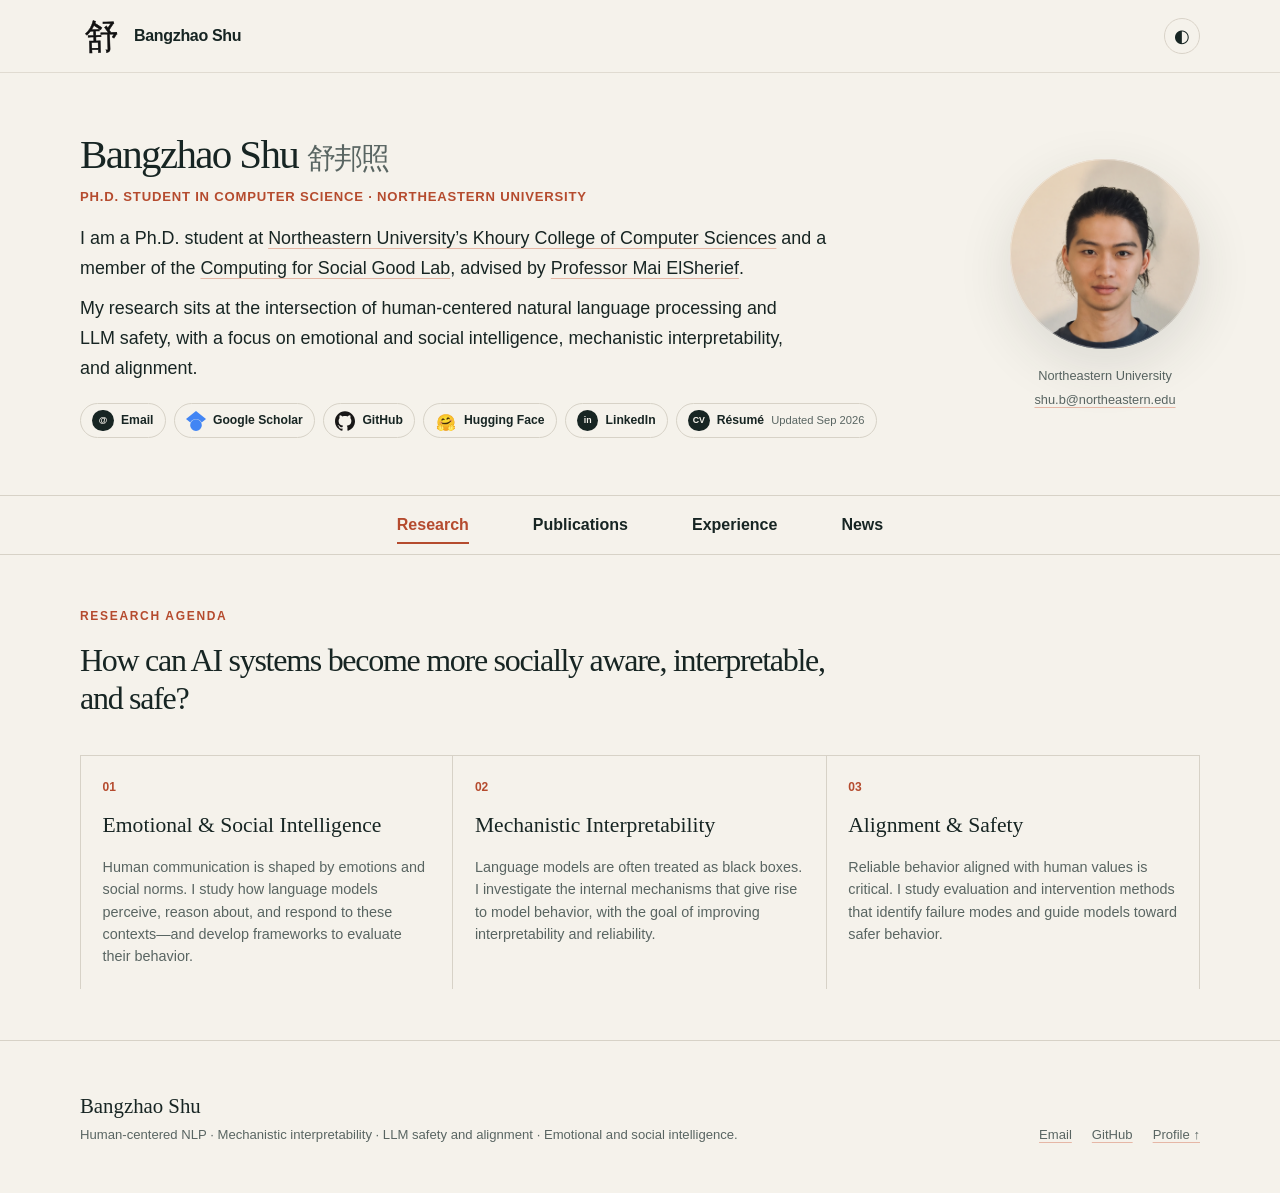
==== index.html @ 4410bba2 "Fixed Logo and Bugs" ====
<!doctype html>
<html lang="en">
  <head>
    <meta charset="utf-8">
    <meta name="viewport" content="width=device-width, initial-scale=1">
    <meta name="description" content="Bangzhao Shu is a Ph.D. student at Northeastern University researching human-centered NLP, mechanistic interpretability, and LLM safety.">
    <meta name="theme-color" content="#f5f2eb">
    <title>Bangzhao Shu | Human-Centered NLP</title>
    <link rel="canonical" href="https://www.bangzhaoshu.com/">
    <link rel="icon" href="assets/images/profile.webp" type="image/webp">
    <link rel="stylesheet" href="assets/css/styles.css?v=20260904-2">
    <script src="assets/js/site.js?v=20260904-2" defer></script>
  </head>
  <body>
    <a class="skip-link" href="#main">Skip to content</a>

    <header class="site-header">
      <div class="shell nav-wrap">
        <a class="wordmark" href="#top" aria-label="Bangzhao Shu, profile">
          <span class="wordmark-mark" aria-hidden="true">舒</span>
          <span>Bangzhao Shu</span>
        </a>
        <button class="theme-toggle" type="button" aria-label="Switch color theme" title="Switch color theme">
          <span aria-hidden="true">◐</span>
        </button>
      </div>
    </header>

    <main id="main">
      <section class="hero shell" id="top">
        <div class="hero-copy">
          <h1>Bangzhao Shu <span lang="zh-Hans">舒邦照</span></h1>
          <p class="hero-role">Ph.D. Student in Computer Science · Northeastern University</p>
          <p class="hero-intro">
            I am a Ph.D. student at <a href="https://www.khoury.northeastern.edu/">Northeastern University’s Khoury College of Computer Sciences</a>
            and a member of the <a href="https://www.maielsherief.com/home-1">Computing for Social Good Lab</a>,
            advised by <a href="https://www.maielsherief.com/">Professor Mai ElSherief</a>.
          </p>
          <p class="hero-detail">
            My research sits at the intersection of human-centered natural language processing and LLM safety,
            with a focus on emotional and social intelligence, mechanistic interpretability, and alignment.
          </p>
          <div class="profile-links" aria-label="Profile links">
            <a href="mailto:shu.b@northeastern.edu"><span class="profile-icon" aria-hidden="true">@</span>Email</a>
            <a href="https://scholar.google.com/citations?user=3VdLBgoAAAAJ&amp;hl=en"><img class="profile-brand-icon" src="assets/icons/google-scholar.svg" alt="">Google Scholar</a>
            <a href="https://github.com/bangzhaojo"><img class="profile-brand-icon" src="assets/icons/github.svg" alt="">GitHub</a>
            <a href="https://huggingface.co/bangzhao"><span class="profile-icon profile-icon-emoji" aria-hidden="true">🤗</span>Hugging Face</a>
            <a href="https://www.linkedin.com/in/bangzhao-shu-770454232/"><span class="profile-icon" aria-hidden="true">in</span>LinkedIn</a>
            <a href="assets/docs/Bangzhao_Shu_Resume_2026.pdf"><span class="profile-icon" aria-hidden="true">CV</span>Résumé <span class="link-note">Updated Sep 2026</span></a>
          </div>
        </div>
        <figure class="portrait-wrap">
          <div class="portrait-frame">
            <img src="assets/images/profile.webp" alt="Portrait of Bangzhao Shu" width="831" height="1247">
          </div>
          <figcaption>
            <span>Northeastern University</span>
            <a href="mailto:shu.b@northeastern.edu">shu.b@northeastern.edu</a>
          </figcaption>
        </figure>
      </section>

      <div class="content-nav-wrap">
        <nav class="nav-links content-nav shell" aria-label="Content navigation">
          <a href="#research">Research</a>
          <a href="#publications">Publications</a>
          <a href="#experience">Experience</a>
          <a href="#news">News</a>
        </nav>
      </div>

      <section class="section view" id="research" data-view="research">
        <div class="shell">
          <div class="section-heading section-heading-no-number">
            <div>
              <p class="eyebrow">Research agenda</p>
              <h2>How can AI systems become more socially aware, interpretable, and safe?</h2>
            </div>
          </div>
          <div class="research-grid">
            <article class="research-card">
              <p class="card-index">01</p>
              <h3>Emotional &amp; Social Intelligence</h3>
              <p>Human communication is shaped by emotions and social norms. I study how language models perceive, reason about, and respond to these contexts—and develop frameworks to evaluate their behavior.</p>
            </article>
            <article class="research-card">
              <p class="card-index">02</p>
              <h3>Mechanistic Interpretability</h3>
              <p>Language models are often treated as black boxes. I investigate the internal mechanisms that give rise to model behavior, with the goal of improving interpretability and reliability.</p>
            </article>
            <article class="research-card">
              <p class="card-index">03</p>
              <h3>Alignment &amp; Safety</h3>
              <p>Reliable behavior aligned with human values is critical. I study evaluation and intervention methods that identify failure modes and guide models toward safer behavior.</p>
            </article>
          </div>
        </div>
      </section>

      <section class="section shell view" id="publications" data-view="publications" hidden>
        <p class="section-note section-note-compact">* indicates equal contribution.</p>
        <div class="publication-list">
          <article class="publication">
            <p class="venue"><span>EMNLP 2026</span></p>
            <div class="publication-body">
              <h3><a href="https://arxiv.org/abs/2604.25866">Why Are Some Emotions Harder for LLMs? Uncovering the Causal Mechanisms of Emotion Inference via Sparse Autoencoders</a></h3>
              <p class="authors"><strong>Bangzhao Shu</strong>, Arinjay Singh, Mai ElSherief</p>
              <div class="paper-links">
                <a href="https://arxiv.org/abs/2604.25866">Paper</a>
              </div>
            </div>
          </article>

          <article class="publication">
            <p class="venue"><span>ICWSM 2026</span></p>
            <div class="publication-body">
              <h3><a href="https://arxiv.org/abs/2509.09593">Fluent but Unfeeling: The Emotional Blind Spots of Language Models</a></h3>
              <p class="authors"><strong>Bangzhao Shu*</strong>, Isha Joshi*, Melissa Karnaze, Anh C. Pham, Ishita Kakkar, Sindhu Kothe, Arpine Hovasapian, Mai ElSherief</p>
              <div class="paper-links">
                <a href="https://arxiv.org/abs/2509.09593">Paper</a>
                <a href="https://github.com/Computing-for-Social-Good-CSG/express-emotion-recognition">Code</a>
                <a href="https://huggingface.co/datasets/bangzhao/express-emotion-recognition">Dataset</a>
              </div>
            </div>
          </article>

          <article class="publication">
            <p class="venue"><span>Transactions on Social Computing</span></p>
            <div class="publication-body">
              <h3><a href="https://arxiv.org/abs/2602.07781">“He gets to be the fun parent”: Understanding and Supporting Burnt-Out Mothers in Online Communities</a></h3>
              <p class="authors">Nazanin Sabri, Ananya Malik, <strong>Bangzhao Shu</strong>, Jason Snyder, Laurie Kramer, Mai ElSherief</p>
              <div class="paper-links">
                <a href="https://arxiv.org/abs/2602.07781">Paper</a>
              </div>
            </div>
          </article>

          <article class="publication">
            <p class="venue"><span>NAACL 2025</span></p>
            <div class="publication-body">
              <h3><a href="https://aclanthology.org/2025.naacl-long.594/">Causally Modeling the Linguistic and Social Factors that Predict Email Response</a></h3>
              <p class="authors">Yinuo Xu*, Hong Chen*, Sushrita Rakshit*, Aparna Ananthasubramaniam*, Omkar Yadav*, Mingqian Zheng*, Michael Jiang*, Lechen Zhang*, Bowen Yi*, Kenan Alkiek*, Abraham Israeli*, <strong>Bangzhao Shu*</strong>, Hua Shen*, Jiaxin Pei*, Haotian Zhang*, Miriam Schirmer*, David Jurgens</p>
              <div class="paper-links">
                <a href="https://aclanthology.org/2025.naacl-long.594/">Paper</a>
                <a href="https://github.com/davidjurgens/per-my-previous-email">Code</a>
              </div>
            </div>
          </article>

          <article class="publication">
            <p class="venue"><span>NAACL 2024</span><span class="venue-note">Oral</span></p>
            <div class="publication-body">
              <h3><a href="https://aclanthology.org/2024.naacl-long.295/">You don’t need a personality test to know these models are unreliable: Assessing the Reliability of Large Language Models on Psychometric Instruments</a></h3>
              <p class="authors"><strong>Bangzhao Shu*</strong>, Lechen Zhang*, Minje Choi, Lavinia Dunagan, Lajanugen Logeswaran, Moontae Lee, Dallas Card, David Jurgens</p>
              <div class="paper-links">
                <a href="https://aclanthology.org/2024.naacl-long.295/">Paper</a>
                <a href="https://github.com/bangzhaojo/llm-personas">Code</a>
                <a href="https://huggingface.co/datasets/bangzhao/model-personas">Dataset</a>
              </div>
            </div>
          </article>
        </div>
      </section>

      <section class="section experience-section view" id="experience" data-view="experience" hidden>
        <div class="shell">
          <div class="experience-grid">
            <div>
              <h3 class="subheading">Education</h3>
              <ol class="timeline">
                <li>
                  <p class="timeline-date">2024–2029 · Expected</p>
                  <h4>Ph.D. in Computer Science</h4>
                  <p>Northeastern University</p>
                </li>
                <li>
                  <p class="timeline-date">2022–2024</p>
                  <h4>M.S. in Information</h4>
                  <p>University of Michigan</p>
                </li>
                <li>
                  <p class="timeline-date">2021–2024</p>
                  <h4>M.S. in Environment &amp; Sustainability</h4>
                  <p>University of Michigan · Geospatial Data Sciences</p>
                </li>
                <li>
                  <p class="timeline-date">2016–2020</p>
                  <h4>B.E. in Geomatics</h4>
                  <p>Nanjing Normal University</p>
                </li>
              </ol>
            </div>
            <div>
              <h3 class="subheading">Teaching</h3>
              <article class="teaching-card">
                <p class="timeline-date">Winter 2025</p>
                <h4>CS 6120 · Natural Language Processing</h4>
                <p>Teaching Assistant, Northeastern University</p>
              </article>
              <div class="prior-work">
                <h3 class="subheading">Previous research</h3>
                <p>Before starting my Ph.D., I worked with <a href="https://jurgens.people.si.umich.edu/">Professor David Jurgens</a> at the University of Michigan School of Information and <a href="https://www.kkyyhh96.site/">Professor Yuhao Kang</a> at the University of Texas at Austin.</p>
              </div>
            </div>
          </div>
        </div>
      </section>

      <section class="section shell view" id="news" data-view="news" hidden>
        <ol class="news-list">
          <li>
            <time datetime="2026-08-20">Aug 20, 2026</time>
            <p><a href="https://arxiv.org/abs/2604.25866">Why Are Some Emotions Harder for LLMs?</a> was accepted to the EMNLP 2026 main conference.</p>
          </li>
          <li>
            <time datetime="2026-08-20">Aug 20, 2026</time>
            <p><a href="https://arxiv.org/abs/2602.07781">“He gets to be the fun parent”</a> was accepted to ACM Transactions on Social Computing.</p>
          </li>
          <li>
            <time datetime="2026-05-29">May 29, 2026</time>
            <p>I gave an oral presentation of <a href="https://arxiv.org/abs/2509.09593">Fluent but Unfeeling</a> at ICWSM 2026 in Los Angeles.</p>
          </li>
          <li>
            <time datetime="2025-07">Jul 2025</time>
            <p><a href="https://arxiv.org/abs/2509.09593">Fluent but Unfeeling</a> was accepted to ICWSM 2026.</p>
          </li>
          <li>
            <time datetime="2025-05">May 2025</time>
            <p><a href="https://aclanthology.org/2025.naacl-long.594/">Causally Modeling the Linguistic and Social Factors that Predict Email Response</a> was accepted to NAACL 2025.</p>
          </li>
          <li>
            <time datetime="2024-09">Sep 2024</time>
            <p>Started my Ph.D. journey at Northeastern University.</p>
          </li>
          <li>
            <time datetime="2024-05">May 2024</time>
            <p>Graduated from the University of Michigan with dual master’s degrees in Information and Environment &amp; Sustainability, specializing in Geospatial Data Sciences.</p>
          </li>
          <li>
            <time datetime="2024-04">Apr 2024</time>
            <p><a href="https://aclanthology.org/2024.naacl-long.295/">You don’t need a personality test to know these models are unreliable</a> was accepted to NAACL 2024.</p>
          </li>
        </ol>
      </section>
    </main>

    <footer class="site-footer">
      <div class="shell footer-inner">
        <div>
          <p class="footer-name">Bangzhao Shu</p>
          <p>Human-centered NLP · Mechanistic interpretability · LLM safety and alignment · Emotional and social intelligence.</p>
        </div>
        <div class="footer-links">
          <a href="mailto:shu.b@northeastern.edu">Email</a>
          <a href="https://github.com/bangzhaojo">GitHub</a>
          <a href="#top">Profile ↑</a>
        </div>
      </div>
    </footer>
  </body>
</html>
---- assets/css/styles.css ----
:root {
  color-scheme: light;
  --paper: #f5f2eb;
  --paper-deep: #ece6da;
  --ink: #172523;
  --muted: #596562;
  --line: #d7d2c7;
  --accent: #b54b2e;
  --accent-soft: #e6b7a6;
  --green: #264b45;
  --white: #fffdf8;
  --shadow: 0 18px 55px rgba(40, 49, 45, 0.12);
  --sans: Inter, ui-sans-serif, -apple-system, BlinkMacSystemFont, "Segoe UI", sans-serif;
  --serif: Iowan Old Style, Palatino Linotype, Book Antiqua, Georgia, serif;
}

[data-theme="dark"] {
  color-scheme: dark;
  --paper: #15201f;
  --paper-deep: #1e2b29;
  --ink: #f5f0e6;
  --muted: #b7c0bc;
  --line: #3b4946;
  --accent: #ef8e6f;
  --accent-soft: #814b3b;
  --green: #0c1413;
  --white: #202d2b;
  --shadow: 0 18px 55px rgba(0, 0, 0, 0.25);
}

* {
  box-sizing: border-box;
}

html {
  scroll-behavior: auto;
}

body {
  margin: 0;
  background: var(--paper);
  color: var(--ink);
  font-family: var(--sans);
  font-size: 16px;
  line-height: 1.65;
  text-rendering: optimizeLegibility;
}

img {
  display: block;
  max-width: 100%;
}

a {
  color: inherit;
  text-decoration-color: var(--accent-soft);
  text-decoration-thickness: 1px;
  text-underline-offset: 0.2em;
}

a:hover {
  color: var(--accent);
}

.skip-link {
  position: fixed;
  top: -5rem;
  left: 1rem;
  z-index: 100;
  padding: 0.65rem 1rem;
  background: var(--ink);
  color: var(--paper);
}

.skip-link:focus {
  top: 1rem;
}

.shell {
  width: min(1120px, calc(100% - 48px));
  margin-inline: auto;
}

.site-header {
  position: sticky;
  top: 0;
  z-index: 50;
  border-bottom: 1px solid color-mix(in srgb, var(--line) 72%, transparent);
  background: color-mix(in srgb, var(--paper) 88%, transparent);
  backdrop-filter: blur(16px);
}

.nav-wrap {
  min-height: 72px;
  display: flex;
  align-items: center;
  gap: 2rem;
}

.wordmark {
  display: inline-flex;
  align-items: center;
  gap: 0.75rem;
  margin-right: auto;
  font-weight: 700;
  letter-spacing: -0.02em;
  text-decoration: none;
}

.wordmark-mark {
  width: 42px;
  height: 42px;
  display: grid;
  place-items: center;
  background: transparent;
  color: #111;
  font-family: "STXingkai", "Xingkai SC", "Baoli SC", "华文行楷", cursive;
  font-size: 2.15rem;
  font-weight: 500;
  line-height: 1;
  -webkit-text-stroke: 0.45px currentColor;
  transform: rotate(-2deg) scaleY(1.02);
  transform-origin: center;
}

[data-theme="dark"] .wordmark-mark {
  color: var(--ink);
}

.nav-links {
  display: flex;
  gap: 1.5rem;
  font-size: 1rem;
  font-weight: 650;
}

.content-nav-wrap {
  position: sticky;
  top: 72px;
  z-index: 40;
  border-top: 1px solid var(--line);
  border-bottom: 1px solid var(--line);
  background: color-mix(in srgb, var(--paper) 94%, transparent);
  backdrop-filter: blur(16px);
}

.content-nav {
  min-height: 58px;
  align-items: center;
  justify-content: center;
  gap: clamp(1.5rem, 5vw, 4rem);
}

.nav-links a {
  position: relative;
  text-decoration: none;
}

.nav-links a::after {
  content: "";
  position: absolute;
  right: 0;
  bottom: -0.35rem;
  left: 0;
  height: 2px;
  background: var(--accent);
  transform: scaleX(0);
  transition: transform 160ms ease;
}

.nav-links a:hover::after,
.nav-links a:focus-visible::after,
.nav-links a[aria-current="page"]::after {
  transform: scaleX(1);
}

.nav-links a[aria-current="page"] {
  color: var(--accent);
}

.view[hidden] {
  display: none;
}

.view {
  min-height: 0;
  animation: view-in 180ms ease-out;
}

@keyframes view-in {
  from {
    opacity: 0;
    transform: translateY(5px);
  }
  to {
    opacity: 1;
    transform: translateY(0);
  }
}

.theme-toggle {
  width: 36px;
  height: 36px;
  border: 1px solid var(--line);
  border-radius: 50%;
  background: transparent;
  color: var(--ink);
  cursor: pointer;
  font-size: 1.1rem;
}

.theme-toggle:hover,
.theme-toggle:focus-visible {
  border-color: var(--accent);
  color: var(--accent);
}

.hero {
  display: grid;
  grid-template-columns: minmax(0, 1fr) 190px;
  align-items: center;
  gap: clamp(2rem, 5vw, 4rem);
  padding-block: clamp(2.4rem, 4.5vw, 4rem);
}

.eyebrow {
  margin: 0 0 1rem;
  color: var(--accent);
  font-size: 0.75rem;
  font-weight: 800;
  letter-spacing: 0.14em;
  text-transform: uppercase;
}

h1,
h2,
h3,
h4,
p {
  overflow-wrap: anywhere;
}

h1,
h2 {
  margin: 0;
  font-family: var(--serif);
  font-weight: 500;
  line-height: 1.05;
  letter-spacing: -0.04em;
}

h1 {
  max-width: 680px;
  font-size: clamp(2rem, 3.2vw, 3rem);
  line-height: 1.13;
}

h1 span {
  color: var(--muted);
  font-size: 0.7em;
  white-space: nowrap;
}

h2 {
  max-width: 790px;
  font-size: clamp(2.25rem, 4.2vw, 4rem);
}

.hero-intro {
  max-width: 780px;
  margin: 1rem 0 0;
  font-size: clamp(1rem, 1.45vw, 1.12rem);
}

.hero-role {
  margin: 0.6rem 0 0;
  color: var(--accent);
  font-size: 0.82rem;
  font-weight: 750;
  letter-spacing: 0.06em;
  text-transform: uppercase;
}

.hero-detail {
  max-width: 720px;
  margin: 0.7rem 0 0;
  color: var(--ink);
  font-size: clamp(1rem, 1.45vw, 1.12rem);
}

.profile-links {
  display: flex;
  flex-wrap: wrap;
  gap: 0.5rem;
  margin-top: 1.25rem;
}

.profile-links a,
.paper-links a {
  display: inline-flex;
  align-items: center;
  gap: 0.45rem;
  border: 1px solid var(--line);
  border-radius: 999px;
  padding: 0.35rem 0.7rem;
  font-size: 0.76rem;
  font-weight: 700;
  text-decoration: none;
  transition: border-color 160ms ease, background 160ms ease, color 160ms ease;
}

.profile-icon {
  min-width: 1.35rem;
  height: 1.35rem;
  display: inline-grid;
  place-items: center;
  border-radius: 50%;
  background: var(--ink);
  color: var(--paper);
  font-size: 0.55rem;
  font-weight: 800;
  letter-spacing: -0.02em;
}

.profile-icon-emoji {
  background: transparent;
  font-size: 1rem;
}

.profile-brand-icon {
  width: 1.25rem;
  height: 1.25rem;
  object-fit: contain;
}

.link-note {
  color: var(--muted);
  font-size: 0.7rem;
  font-weight: 500;
}

.profile-links a:hover .profile-icon,
.profile-links a:focus-visible .profile-icon {
  background: #fff8ef;
  color: var(--accent);
}

.profile-links a:hover .link-note,
.profile-links a:focus-visible .link-note {
  color: #fff8ef;
}

.profile-links a:hover,
.paper-links a:hover {
  border-color: var(--accent);
  background: var(--accent);
  color: #fff8ef;
}

.portrait-wrap {
  width: 190px;
  margin: 0;
  justify-self: end;
}

.portrait-frame {
  position: relative;
  overflow: hidden;
  aspect-ratio: 1;
  border-radius: 50%;
  background: var(--paper-deep);
  box-shadow: var(--shadow);
}

.portrait-frame::after {
  content: "";
  position: absolute;
  inset: 0;
  border: 1px solid rgba(255, 255, 255, 0.35);
  border-radius: inherit;
  pointer-events: none;
}

.portrait-frame img {
  width: 100%;
  height: 100%;
  object-fit: cover;
  object-position: 50% 22%;
}

.portrait-wrap figcaption {
  display: flex;
  flex-direction: column;
  gap: 0.2rem;
  padding-top: 1rem;
  color: var(--muted);
  font-size: 0.8rem;
  text-align: center;
}

.section {
  padding-block: clamp(2.25rem, 4vw, 3.75rem);
  scroll-margin-top: 138px;
}

.section-tint {
  background: var(--paper-deep);
}

.section-heading {
  display: grid;
  grid-template-columns: 64px 1fr;
  gap: 1.25rem;
  margin-bottom: clamp(1.5rem, 3vw, 2.4rem);
}

.section-heading-no-number {
  grid-template-columns: 1fr;
}

.section-heading h2 {
  max-width: 760px;
  font-size: clamp(1.6rem, 2.5vw, 2.2rem);
  line-height: 1.16;
}

.section-number {
  margin: 0.2rem 0 0;
  color: var(--muted);
  font-family: var(--serif);
  font-style: italic;
}

.section-note {
  margin: 1rem 0 0;
  color: var(--muted);
  font-size: 0.85rem;
}

.section-note-compact {
  margin: 0 0 0.7rem;
}

.research-grid {
  display: grid;
  grid-template-columns: repeat(3, 1fr);
  border-top: 1px solid var(--line);
}

.research-card {
  min-height: 210px;
  padding: 1.35rem;
  border-right: 1px solid var(--line);
}

.research-card:first-child {
  border-left: 1px solid var(--line);
}

.card-index {
  margin: 0 0 1rem;
  color: var(--accent);
  font-size: 0.75rem;
  font-weight: 800;
}

.research-card h3 {
  margin: 0 0 1.1rem;
  font-family: var(--serif);
  font-size: 1.35rem;
  font-weight: 500;
  line-height: 1.15;
}

.research-card p:last-child {
  margin: 0;
  color: var(--muted);
  font-size: 0.9rem;
  line-height: 1.55;
}

.publication-list {
  border-top: 1px solid var(--line);
}

.publication {
  display: grid;
  grid-template-columns: 165px minmax(0, 1fr);
  gap: clamp(1.5rem, 4vw, 3rem);
  padding-block: 1.2rem;
  border-bottom: 1px solid var(--line);
}

.venue {
  display: flex;
  align-items: flex-start;
  gap: 0.6rem;
  margin: 0 0 0.65rem;
  color: var(--accent);
  font-size: 0.75rem;
  font-weight: 800;
  letter-spacing: 0.1em;
  text-transform: uppercase;
}

.venue-note {
  border: 1px solid var(--accent-soft);
  border-radius: 999px;
  padding: 0.08rem 0.45rem;
  font-size: 0.63rem;
}

.publication h3 {
  max-width: 780px;
  margin: 0;
  font-family: var(--serif);
  font-size: clamp(1.18rem, 1.7vw, 1.55rem);
  font-weight: 500;
  line-height: 1.18;
}

.publication h3 a {
  text-decoration: none;
}

.authors {
  max-width: 830px;
  margin: 0.55rem 0 0;
  color: var(--muted);
  font-size: 0.87rem;
  line-height: 1.55;
}

.authors strong {
  color: var(--ink);
}

.paper-links {
  display: flex;
  flex-wrap: wrap;
  gap: 0.5rem;
  margin-top: 0.75rem;
}

.experience-section {
  background: var(--paper);
  color: var(--ink);
}

.experience-grid {
  display: grid;
  grid-template-columns: 1.25fr 0.75fr;
  gap: clamp(4rem, 9vw, 8rem);
}

.subheading {
  margin: 0 0 1.75rem;
  color: var(--accent);
  font-size: 0.75rem;
  letter-spacing: 0.13em;
  text-transform: uppercase;
}

.timeline,
.news-list {
  margin: 0;
  padding: 0;
  list-style: none;
}

.timeline li {
  position: relative;
  padding: 0 0 2.2rem 1.65rem;
  border-left: 1px solid var(--line);
}

.timeline li::before {
  content: "";
  position: absolute;
  top: 0.52rem;
  left: -4px;
  width: 7px;
  height: 7px;
  border-radius: 50%;
  background: var(--accent);
}

.timeline-date {
  margin: 0;
  color: var(--accent);
  font-size: 0.72rem;
  font-weight: 800;
  letter-spacing: 0.08em;
  text-transform: uppercase;
}

.timeline h4,
.teaching-card h4 {
  margin: 0.25rem 0 0;
  font-family: var(--serif);
  font-size: 1.5rem;
  font-weight: 500;
}

.timeline p:last-child,
.teaching-card p:last-child {
  margin: 0.15rem 0 0;
  color: var(--muted);
}

.teaching-card {
  padding: 1.6rem;
  border: 1px solid var(--line);
  border-radius: 8px;
}

.prior-work {
  margin-top: 3.5rem;
}

.prior-work p {
  color: var(--muted);
}

.prior-work a {
  color: var(--ink);
}

.news-list {
  border-top: 1px solid var(--line);
}

.news-list li {
  display: grid;
  grid-template-columns: 135px 1fr;
  gap: 2rem;
  padding-block: 1.35rem;
  border-bottom: 1px solid var(--line);
}

.news-list time {
  color: var(--accent);
  font-size: 0.75rem;
  font-weight: 800;
  letter-spacing: 0.08em;
  text-transform: uppercase;
}

.news-list p {
  margin: 0;
}

.site-footer {
  padding-block: 3rem;
  border-top: 1px solid var(--line);
  background: var(--paper);
}

.footer-inner {
  display: flex;
  align-items: flex-end;
  justify-content: space-between;
  gap: 2rem;
  color: var(--muted);
  font-size: 0.82rem;
}

.footer-inner p {
  margin: 0;
}

.footer-name {
  color: var(--ink);
  font-family: var(--serif);
  font-size: 1.3rem;
}

.footer-links {
  display: flex;
  flex-wrap: wrap;
  gap: 1.25rem;
}

@media (max-width: 850px) {
  .nav-wrap {
    flex-wrap: wrap;
    padding-block: 0.7rem;
  }

  .content-nav {
    min-height: 52px;
    gap: 0.75rem 1.5rem;
    font-size: 0.9rem;
  }

  .hero {
    min-height: auto;
    grid-template-columns: 1fr;
    gap: 1.5rem;
    padding-block: 2.25rem;
  }

  .hero-copy {
    order: 1;
  }

  .portrait-wrap {
    order: 2;
    width: min(170px, 48vw);
    justify-self: center;
  }

  .research-grid {
    grid-template-columns: 1fr;
  }

  .research-card,
  .research-card:first-child {
    min-height: 0;
    border-right: 1px solid var(--line);
    border-bottom: 1px solid var(--line);
    border-left: 1px solid var(--line);
  }

  .card-index {
    margin-bottom: 0.75rem;
  }

  .publication {
    grid-template-columns: 150px minmax(0, 1fr);
    gap: 1.5rem;
  }

  .experience-grid {
    grid-template-columns: 1fr;
    gap: 2.5rem;
  }
}

@media (max-width: 590px) {
  .shell {
    width: min(100% - 30px, 1120px);
  }

  .site-header .shell {
    width: min(100% - 24px, 1120px);
  }

  .wordmark-mark {
    width: 34px;
    height: 34px;
    font-size: 1.8rem;
  }

  .section-heading {
    grid-template-columns: 38px 1fr;
  }

  .section-heading-no-number {
    grid-template-columns: 1fr;
  }

  .content-nav-wrap {
    top: 58px;
  }

  .content-nav {
    width: 100%;
    min-height: 50px;
    justify-content: flex-start;
    flex-wrap: nowrap;
    gap: 1.35rem;
    padding-inline: 15px;
    overflow-x: auto;
    scrollbar-width: none;
    white-space: nowrap;
  }

  .content-nav::-webkit-scrollbar {
    display: none;
  }

  .publication {
    grid-template-columns: 1fr;
    gap: 0.45rem;
  }

  .publication .venue {
    margin-bottom: 0;
  }
  .news-list li {
    grid-template-columns: 1fr;
    gap: 0.35rem;
  }

  .footer-inner {
    align-items: flex-start;
    flex-direction: column;
  }
}

@media (prefers-reduced-motion: reduce) {
  html {
    scroll-behavior: auto;
  }

  *,
  *::before,
  *::after {
    transition-duration: 0.01ms !important;
  }

  .view {
    animation: none;
  }
}
  font-size: 0.9rem;
  line-height: 1.55;
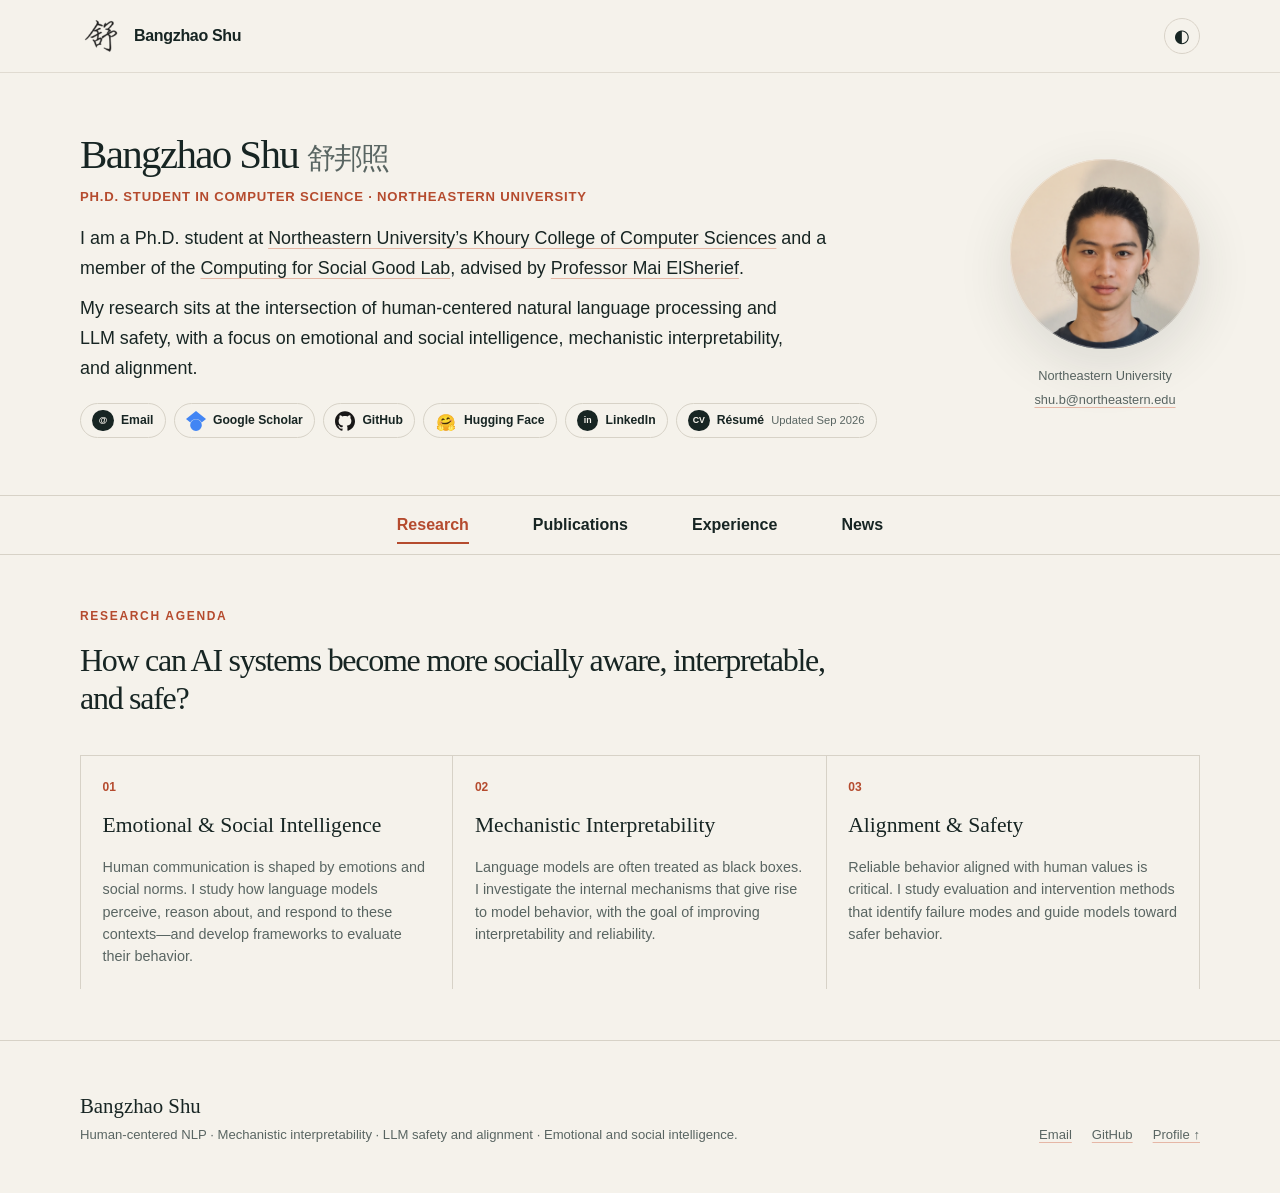
==== commit 0443ae46: "Update my Charactor" ====
--- a/index.html
+++ b/index.html
@@ -7,8 +7,10 @@
     <meta name="theme-color" content="#f5f2eb">
     <title>Bangzhao Shu | Human-Centered NLP</title>
     <link rel="canonical" href="https://www.bangzhaoshu.com/">
-    <link rel="icon" href="assets/images/profile.webp" type="image/webp">
-    <link rel="stylesheet" href="assets/css/styles.css?v=20260904-2">
+    <link rel="icon" href="assets/images/header-shu.png?v=20260905-3" type="image/png" sizes="512x512">
+    <link rel="shortcut icon" href="assets/images/header-shu.png?v=20260905-3" type="image/png">
+    <link rel="apple-touch-icon" href="assets/images/header-shu.png?v=20260905-3">
+    <link rel="stylesheet" href="assets/css/styles.css?v=20260905-3">
     <script src="assets/js/site.js?v=20260904-2" defer></script>
   </head>
   <body>
@@ -17,7 +19,7 @@
     <header class="site-header">
       <div class="shell nav-wrap">
         <a class="wordmark" href="#top" aria-label="Bangzhao Shu, profile">
-          <span class="wordmark-mark" aria-hidden="true">舒</span>
+          <span class="wordmark-mark" aria-hidden="true"><img src="assets/images/header-shu.png?v=20260905-2" alt="" width="512" height="512"></span>
           <span>Bangzhao Shu</span>
         </a>
         <button class="theme-toggle" type="button" aria-label="Switch color theme" title="Switch color theme">
--- a/assets/css/styles.css
+++ b/assets/css/styles.css
@@ -113,18 +113,16 @@
   display: grid;
   place-items: center;
   background: transparent;
-  color: #111;
-  font-family: "STXingkai", "Xingkai SC", "Baoli SC", "华文行楷", cursive;
-  font-size: 2.15rem;
-  font-weight: 500;
-  line-height: 1;
-  -webkit-text-stroke: 0.45px currentColor;
-  transform: rotate(-2deg) scaleY(1.02);
-  transform-origin: center;
-}
-
-[data-theme="dark"] .wordmark-mark {
-  color: var(--ink);
+}
+
+.wordmark-mark img {
+  width: 100%;
+  height: 100%;
+  object-fit: contain;
+}
+
+[data-theme="dark"] .wordmark-mark img {
+  filter: invert(1);
 }
 
 .nav-links {
@@ -749,7 +747,6 @@
   .wordmark-mark {
     width: 34px;
     height: 34px;
-    font-size: 1.8rem;
   }
 
   .section-heading {
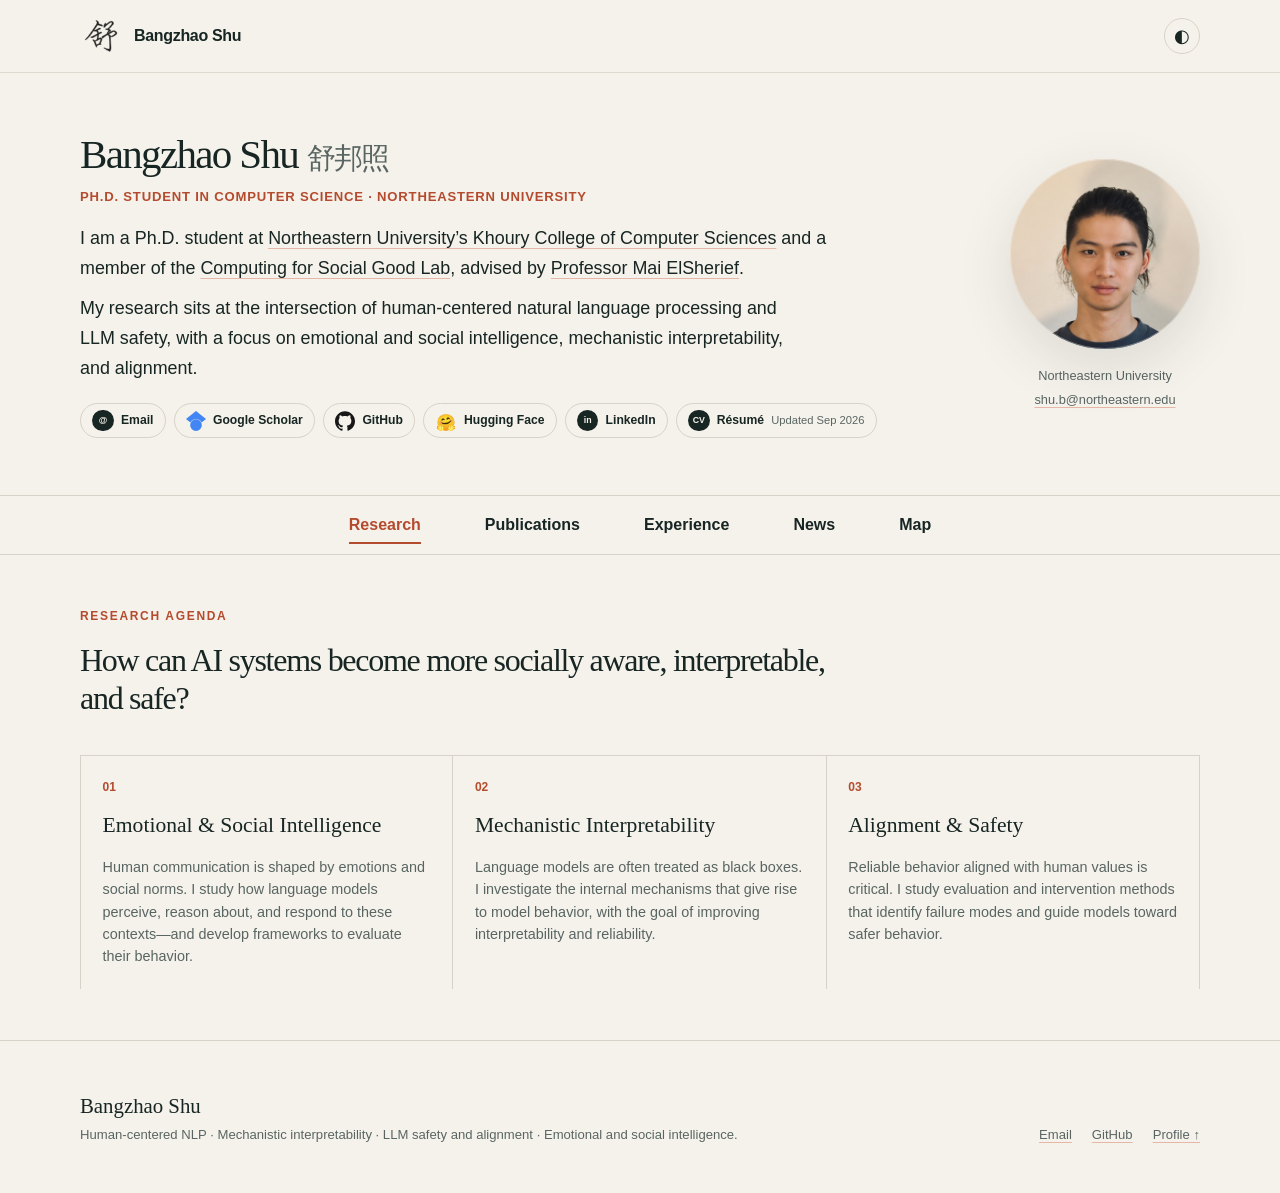
==== commit 8a693821: "Add interactive map with four cities and editable place details" ====
--- a/index.html
+++ b/index.html
@@ -68,6 +68,7 @@
           <a href="#publications">Publications</a>
           <a href="#experience">Experience</a>
           <a href="#news">News</a>
+          <a href="map/">Map</a>
         </nav>
       </div>
 
@@ -114,7 +115,7 @@
           </article>
 
           <article class="publication">
-            <p class="venue"><span>ICWSM 2026</span></p>
+            <p class="venue"><span>ICWSM 2026</span><span class="venue-note">Oral</span></p>
             <div class="publication-body">
               <h3><a href="https://arxiv.org/abs/2509.09593">Fluent but Unfeeling: The Emotional Blind Spots of Language Models</a></h3>
               <p class="authors"><strong>Bangzhao Shu*</strong>, Isha Joshi*, Melissa Karnaze, Anh C. Pham, Ishita Kakkar, Sindhu Kothe, Arpine Hovasapian, Mai ElSherief</p>
@@ -156,7 +157,7 @@
               <p class="authors"><strong>Bangzhao Shu*</strong>, Lechen Zhang*, Minje Choi, Lavinia Dunagan, Lajanugen Logeswaran, Moontae Lee, Dallas Card, David Jurgens</p>
               <div class="paper-links">
                 <a href="https://aclanthology.org/2024.naacl-long.295/">Paper</a>
-                <a href="https://github.com/bangzhaojo/llm-personas">Code</a>
+                <a href="https://github.com/orange0629/llm-personas">Code</a>
                 <a href="https://huggingface.co/datasets/bangzhao/model-personas">Dataset</a>
               </div>
             </div>
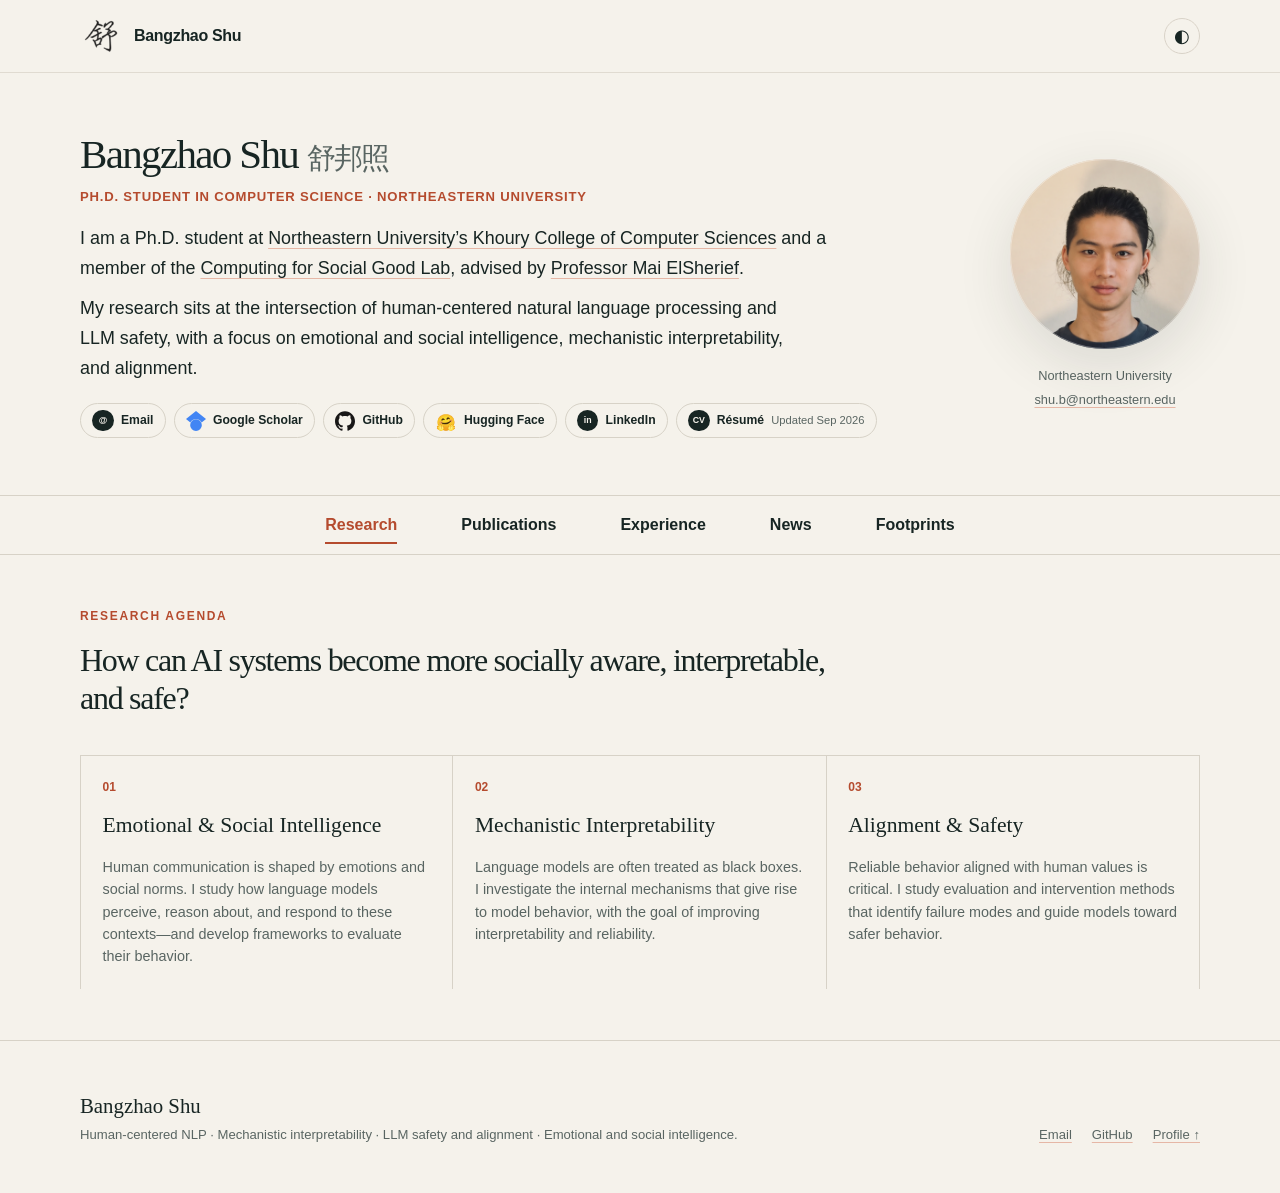
==== commit 6615d978: "Integrate Footprints tab and add Shanghai and San Francisco" ====
--- a/index.html
+++ b/index.html
@@ -12,6 +12,10 @@
     <link rel="apple-touch-icon" href="assets/images/header-shu.png?v=20260905-3">
     <link rel="stylesheet" href="assets/css/styles.css?v=20260905-3">
     <script src="assets/js/site.js?v=20260904-2" defer></script>
+    <link rel="stylesheet" href="assets/css/map.css?v=20261101-2">
+    <script src="assets/data/world.js" defer></script>
+    <script src="assets/data/places.js?v=20261101-2" defer></script>
+    <script src="assets/js/map.js?v=20261101-2" defer></script>
   </head>
   <body>
     <a class="skip-link" href="#main">Skip to content</a>
@@ -68,7 +72,7 @@
           <a href="#publications">Publications</a>
           <a href="#experience">Experience</a>
           <a href="#news">News</a>
-          <a href="map/">Map</a>
+          <a href="#footprints">Footprints</a>
         </nav>
       </div>
 
@@ -245,6 +249,33 @@
           </li>
         </ol>
       </section>
+
+      <section class="section shell view map-page" id="footprints" data-view="footprints" aria-label="Footprints" hidden>
+        <div class="map-toolbar">
+          <div class="map-filters" role="group" aria-label="Filter places">
+            <button type="button" data-filter="all" aria-pressed="true">All places</button>
+            <button type="button" data-filter="lived" aria-pressed="false"><span class="legend-dot lived"></span>Lived</button>
+          </div>
+          <label class="year-filter">When <select id="map-year" aria-label="Filter places by year"><option value="all">All years</option></select></label>
+        </div>
+        <section class="map-explorer" aria-label="Explore places">
+          <div class="map-canvas">
+            <svg id="world-map" viewBox="0 0 1000 440" tabindex="0" role="group" aria-label="Interactive world map" aria-describedby="map-help">
+              <g id="map-grid" aria-hidden="true"></g>
+              <g id="map-land" aria-hidden="true"></g>
+              <g id="map-pins" aria-label="Places"></g>
+            </svg>
+            <div class="map-controls" role="group" aria-label="Map zoom">
+              <button type="button" id="zoom-in" aria-label="Zoom in">+</button>
+              <button type="button" id="zoom-out" aria-label="Zoom out">−</button>
+              <button type="button" id="zoom-reset">World view</button>
+            </div>
+            <p id="map-empty" class="map-empty" hidden>No places recorded for this selection.</p>
+            <div class="map-caption"><span id="map-help">Select a pin to read its story. Drag to explore.</span><a href="https://www.naturalearthdata.com/about/terms-of-use/">Map: Natural Earth</a></div>
+          </div>
+          <aside class="place-detail" id="place-detail" aria-live="polite" aria-atomic="true"></aside>
+        </section>
+      </section>
     </main>
 
     <footer class="site-footer">
--- a/assets/css/map.css
+++ b/assets/css/map.css
@@ -0,0 +1,46 @@
+.map-page { padding-block: clamp(2.25rem, 4vw, 3.75rem); }
+.map-toolbar,.map-filters { display:flex; flex-wrap:wrap; align-items:center; gap:.5rem; }
+.map-toolbar { justify-content:space-between; gap:1rem; margin-bottom:1rem; }
+.map-page button,.map-page select { font:inherit; color:var(--ink); }
+.map-filters button { display:inline-flex; align-items:center; gap:.5rem; border:1px solid transparent; border-radius:999px; padding:.5rem .9rem; background:transparent; font-size:.8rem; cursor:pointer; }
+.map-filters button[aria-pressed="true"] { border-color:var(--ink); background:var(--ink); color:var(--paper); }
+.legend-dot { display:inline-block; width:8px; height:8px; border-radius:50%; background:var(--accent); }
+.year-filter { display:flex; align-items:center; gap:.6rem; color:var(--muted); font-size:.8rem; }
+.year-filter select { border:1px solid var(--line); border-radius:6px; background:var(--paper); padding:.5rem; }
+.map-explorer { display:grid; grid-template-columns:minmax(0,1fr) 300px; border:1px solid var(--line); border-radius:12px; overflow:hidden; background:var(--white); }
+.map-canvas { position:relative; min-width:0; background:#e7eae2; display:flex; align-items:center; min-height:440px; overflow:hidden; }
+[data-theme="dark"] .map-canvas { background:#1b302f; }
+#world-map { display:block; width:100%; height:100%; min-height:440px; position:absolute; inset:0; touch-action:none; cursor:grab; }
+#world-map:active { cursor:grabbing; }
+#map-land path { fill:#f8f6ed; stroke:#c7cebf; stroke-width:.7; vector-effect:non-scaling-stroke; }
+#map-land path.recorded { fill:#dfd3b9; }
+[data-theme="dark"] #map-land path { fill:#344844; stroke:#536560; }
+[data-theme="dark"] #map-land path.recorded { fill:#625947; }
+#map-grid path { fill:none; stroke:#a6b6a5; stroke-width:.5; opacity:.25; vector-effect:non-scaling-stroke; }
+.map-pin { cursor:pointer; outline:none; }
+.map-pin .pin-halo { fill:var(--accent); opacity:.12; }
+.map-pin .pin-dot { fill:var(--accent); stroke:var(--white); stroke-width:2; }
+.map-pin[aria-pressed="true"] .pin-halo,.map-pin:focus-visible .pin-halo,.map-pin:hover .pin-halo { opacity:.35; }
+.map-pin:focus-visible .pin-halo { stroke:var(--ink); stroke-width:2; }
+.map-pin text { font:600 13px var(--sans); fill:var(--ink); paint-order:stroke; stroke:var(--paper); stroke-width:4px; stroke-linejoin:round; pointer-events:none; }
+.map-controls { position:absolute; left:16px; top:16px; display:flex; box-shadow:0 2px 6px #0000000a; border:1px solid var(--line); border-radius:6px; overflow:hidden; }
+.map-controls button { min-width:38px; height:38px; border:0; border-right:1px solid var(--line); background:var(--white); cursor:pointer; font-size:1.2rem; }
+.map-controls button:last-child { border:0; font-size:.7rem; padding-inline:12px; }
+.map-controls button:disabled { opacity:.45; cursor:default; }
+.map-caption { position:absolute; bottom:12px; left:16px; right:16px; display:flex; flex-wrap:wrap; justify-content:space-between; gap:.5rem; font-size:.62rem; color:var(--muted); pointer-events:none; }
+.map-caption a { pointer-events:auto; }
+.map-empty { position:absolute; left:10%; right:10%; top:40%; padding:1rem; background:var(--white); border:1px solid var(--line); text-align:center; border-radius:6px; font-size:.85rem; }
+.map-empty[hidden] { display:none; }
+.place-detail { padding:2rem 1.6rem; border-left:1px solid var(--line); min-height:440px; }
+.place-detail .eyebrow { font-size:.65rem; margin-bottom:1rem; }
+.place-detail h2 { font-size:2.7rem; }
+.place-country { color:var(--muted); margin:.5rem 0 1.6rem; font-size:.85rem; }
+.place-dates { border-top:1px solid var(--line); padding-top:1.3rem; color:var(--accent); font-size:.78rem; font-weight:650; }
+.place-detail h3 { font-family:var(--serif); font-weight:500; font-size:1.4rem; line-height:1.2; }
+.place-story { color:var(--muted); font-size:.88rem; white-space:pre-line; }
+.place-placeholder { margin-top:2rem; padding-top:1.5rem; border-top:1px solid var(--line); color:var(--muted); font-family:var(--serif); font-size:1.25rem; font-style:italic; }
+.place-coordinate { display:block; font-size:.65rem; letter-spacing:.06em; margin-top:2rem; color:var(--muted); }
+.map-page :focus-visible { outline:2px solid var(--accent); outline-offset:4px; }
+@media(min-width:851px) { .map-canvas { min-height:470px; } }
+@media(max-width:850px) { .map-explorer { grid-template-columns:1fr; }.map-canvas { min-height:390px; }#world-map { min-height:390px; }.place-detail { border-left:0; border-top:1px solid var(--line); min-height:0; padding:1.6rem; }.place-placeholder { margin-top:1rem; }.place-coordinate { margin-top:1rem; } }
+@media(max-width:590px) { .map-toolbar { align-items:flex-start; }.map-filters { gap:.2rem; }.map-filters button { padding:.5rem .7rem; }.map-canvas,#world-map { min-height:310px; }.map-caption { font-size:.58rem; }.map-caption span { max-width:185px; } }
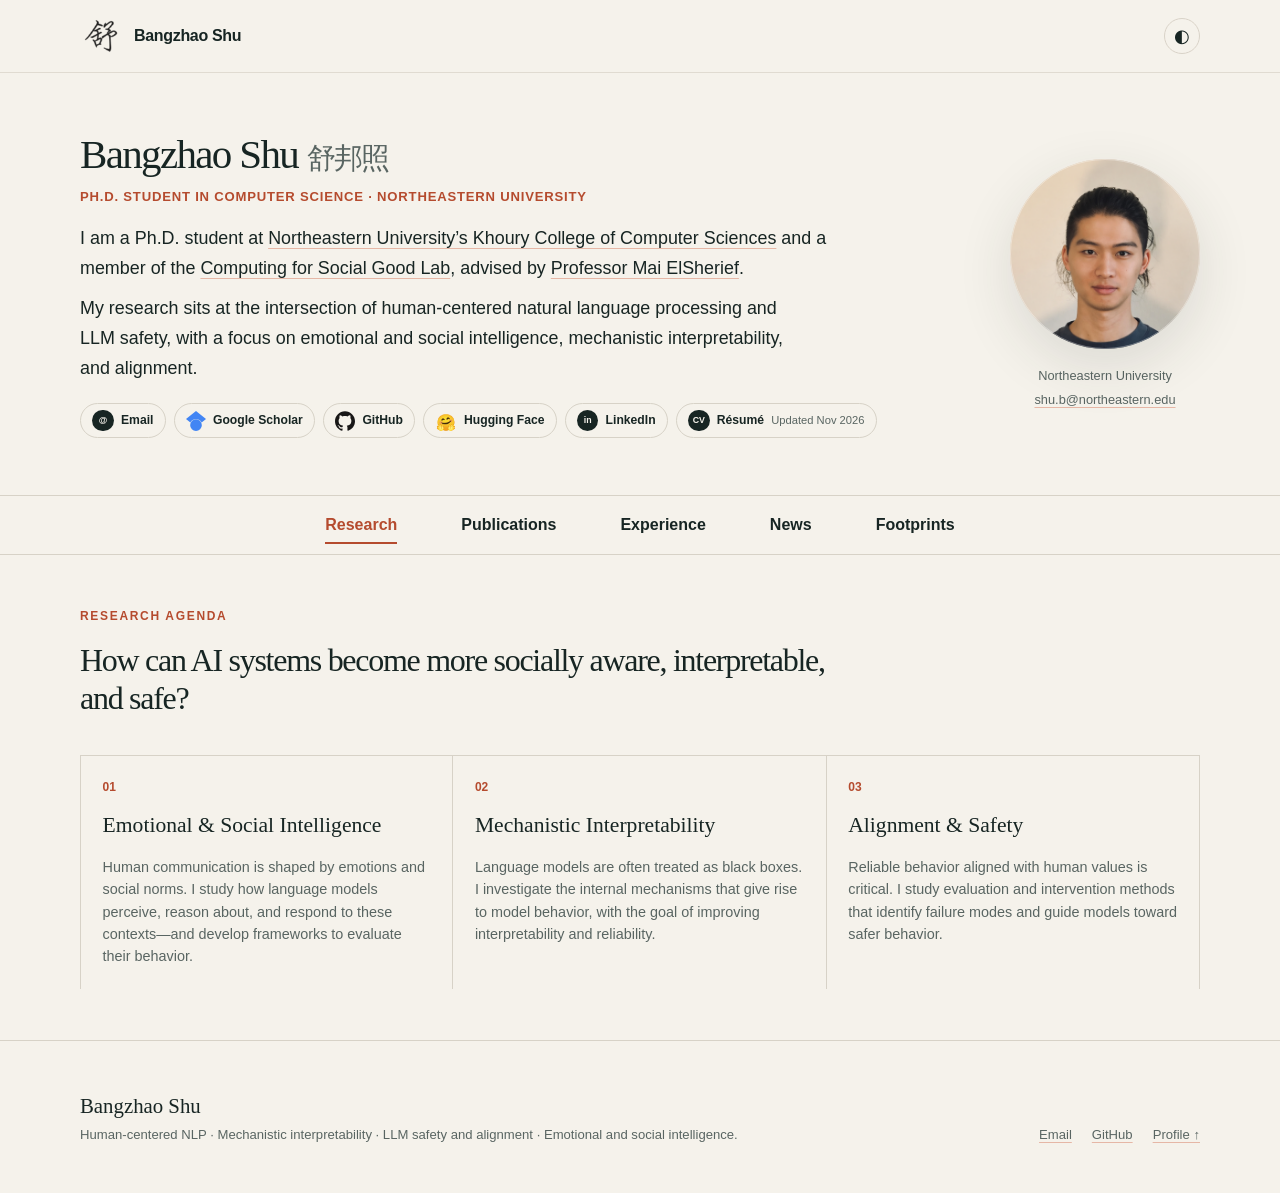
==== commit 6628e413: "Update resume to November 2026 version" ====
--- a/index.html
+++ b/index.html
@@ -14,7 +14,7 @@
     <script src="assets/js/site.js?v=20260904-2" defer></script>
     <link rel="stylesheet" href="assets/css/map.css?v=20261101-2">
     <script src="assets/data/world.js" defer></script>
-    <script src="assets/data/places.js?v=20261101-2" defer></script>
+    <script src="assets/data/places.js?v=20261101-3" defer></script>
     <script src="assets/js/map.js?v=20261101-2" defer></script>
   </head>
   <body>
@@ -52,7 +52,7 @@
             <a href="https://github.com/bangzhaojo"><img class="profile-brand-icon" src="assets/icons/github.svg" alt="">GitHub</a>
             <a href="https://huggingface.co/bangzhao"><span class="profile-icon profile-icon-emoji" aria-hidden="true">🤗</span>Hugging Face</a>
             <a href="https://www.linkedin.com/in/bangzhao-shu-770454232/"><span class="profile-icon" aria-hidden="true">in</span>LinkedIn</a>
-            <a href="assets/docs/Bangzhao_Shu_Resume_2026.pdf"><span class="profile-icon" aria-hidden="true">CV</span>Résumé <span class="link-note">Updated Sep 2026</span></a>
+            <a href="assets/docs/Bangzhao_Shu_Resume_2026.pdf?v=20261120"><span class="profile-icon" aria-hidden="true">CV</span>Résumé <span class="link-note">Updated Nov 2026</span></a>
           </div>
         </div>
         <figure class="portrait-wrap">
